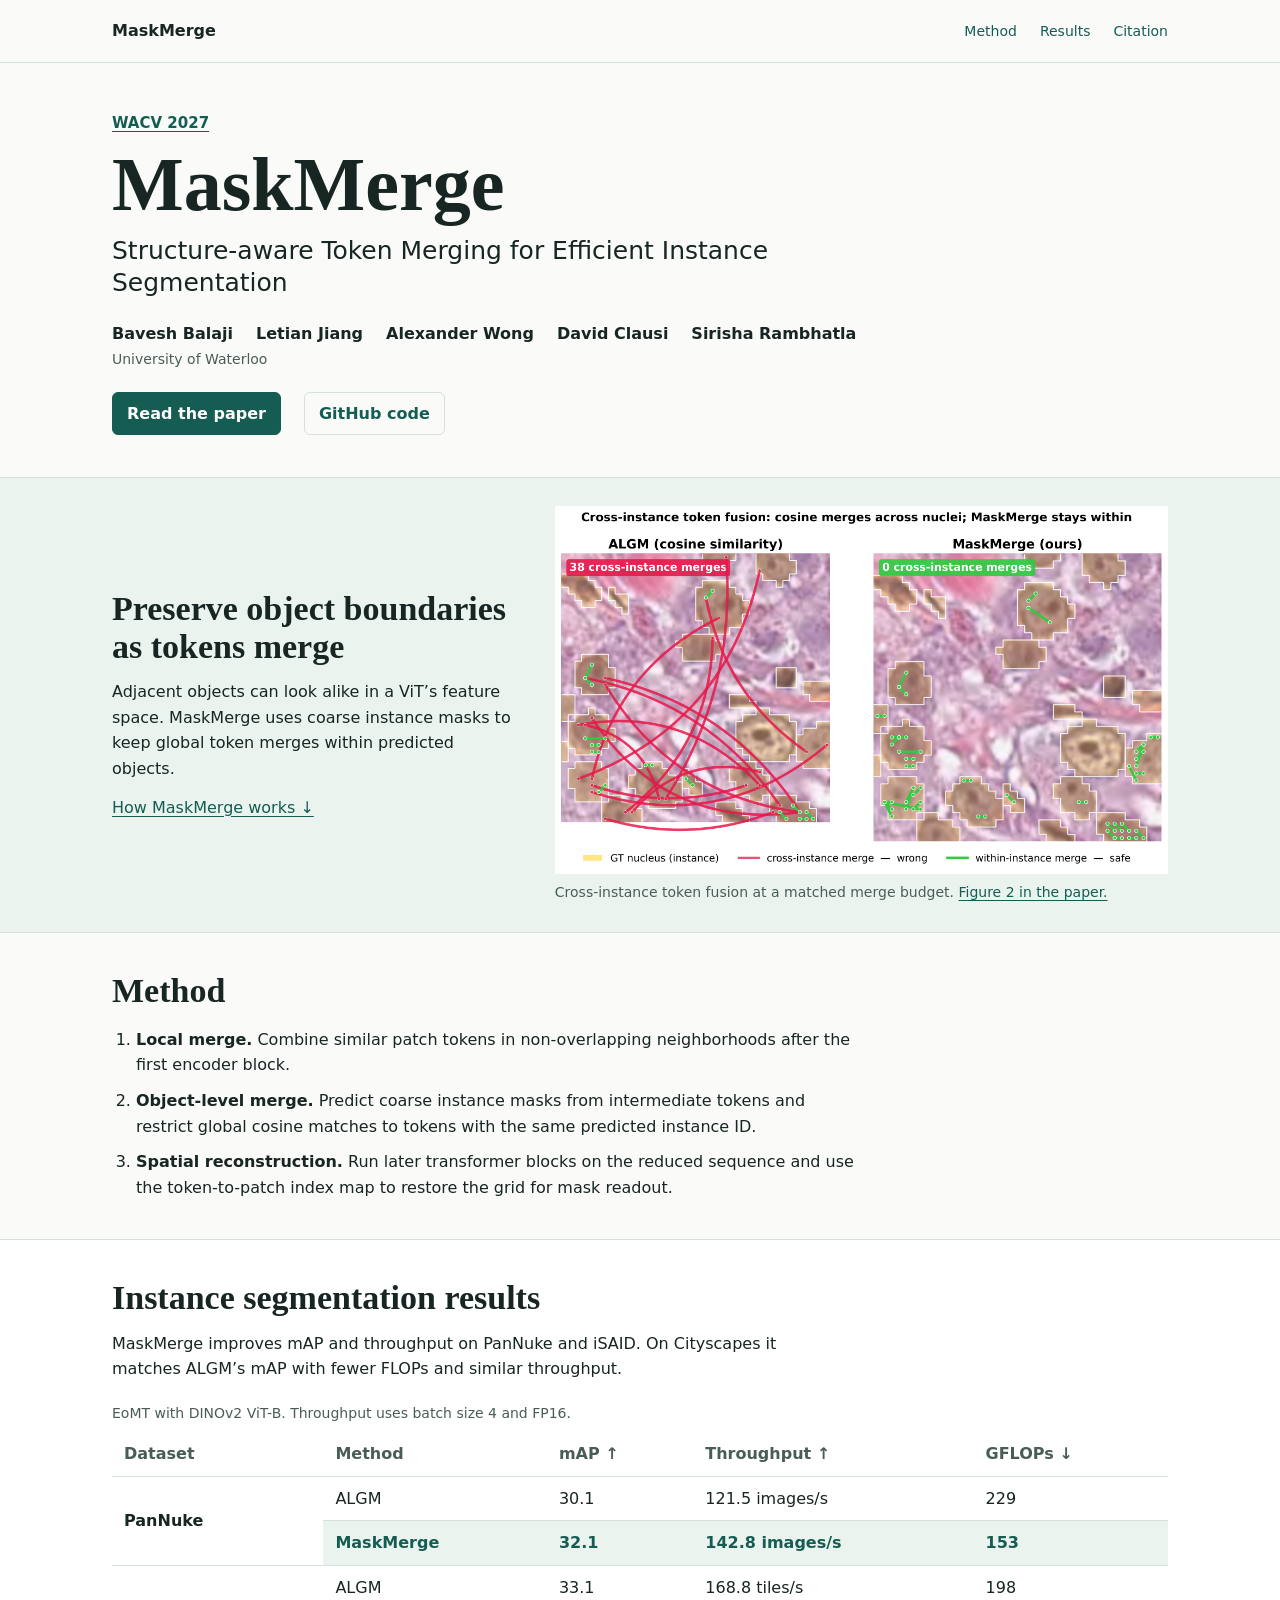
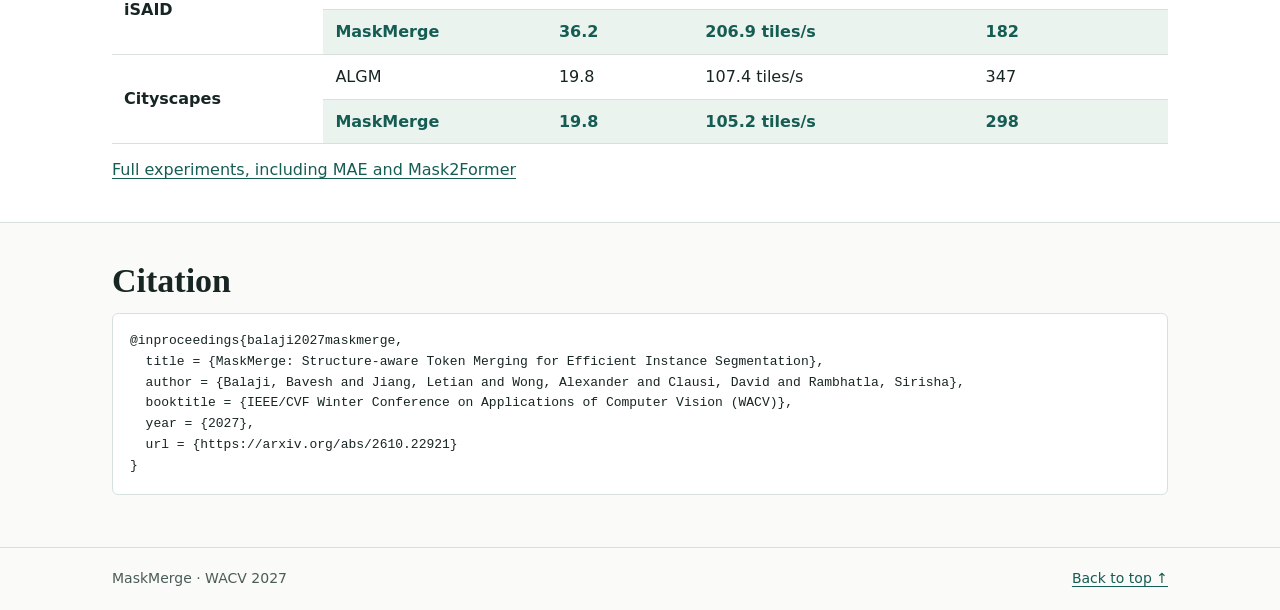
==== index.html @ d2e7af72 "Publish the MaskMerge project page" ====
<!doctype html>
<html lang="en">
<head>
  <meta charset="utf-8">
  <meta name="viewport" content="width=device-width, initial-scale=1">
  <meta name="description" content="MaskMerge uses intermediate instance masks to guide token merging for efficient instance segmentation. Accepted to WACV 2027.">
  <meta property="og:title" content="MaskMerge | WACV 2027">
  <meta property="og:description" content="Structure-aware token merging for efficient instance segmentation.">
  <meta name="theme-color" content="#fafbf8">
  <link rel="stylesheet" href="styles.css">
  <title>MaskMerge | WACV 2027</title>
</head>
<body>
  <header class="site-header">
    <nav class="wrap" aria-label="Main">
      <a class="wordmark" href="#top">MaskMerge</a>
      <div class="nav-links">
        <a href="#method">Method</a>
        <a href="#results">Results</a>
        <a href="#citation">Citation</a>
      </div>
    </nav>
  </header>
  <main id="top">
    <section class="hero wrap" aria-labelledby="title">
      <a class="venue" href="https://wacv.thecvf.com/Conferences/2027/AcceptedPapers">WACV 2027</a>
      <h1 id="title">MaskMerge</h1>
      <p class="subtitle">Structure-aware Token Merging for Efficient Instance Segmentation</p>
      <ul class="authors" aria-label="Authors">
        <li>Bavesh Balaji</li><li>Letian Jiang</li><li>Alexander Wong</li><li>David Clausi</li><li>Sirisha Rambhatla</li>
      </ul>
      <p class="affiliation">University of Waterloo</p>
      <div class="actions">
        <a class="primary" href="https://arxiv.org/abs/2610.22921">Read the paper</a>
        <a href="https://github.com/Bavesh-B/mask_based_token_merging">GitHub code</a>
      </div>
    </section>

    <section class="figure-band" aria-labelledby="figure-title">
      <div class="wrap figure-layout">
        <div>
          <h2 id="figure-title">Preserve object boundaries as tokens merge</h2>
          <p>Adjacent objects can look alike in a ViT’s feature space. MaskMerge uses coarse instance masks to keep global token merges within predicted objects.</p>
          <p><a href="#method">How MaskMerge works ↓</a></p>
        </div>
        <figure>
          <a href="assets/teaser_figure.png">
            <img src="assets/teaser_figure.png" width="1126" height="676" alt="Examples of cross-instance token fusion on PanNuke and iSAID, comparing ALGM with MaskMerge.">
          </a>
          <figcaption>Cross-instance token fusion at a matched merge budget. <a href="https://arxiv.org/html/2610.22921v1#S1.F2">Figure 2 in the paper.</a></figcaption>
        </figure>
      </div>
    </section>

    <section class="wrap content" id="method">
      <h2>Method</h2>
      <ol class="method">
        <li><strong>Local merge.</strong> Combine similar patch tokens in non-overlapping neighborhoods after the first encoder block.</li>
        <li><strong>Object-level merge.</strong> Predict coarse instance masks from intermediate tokens and restrict global cosine matches to tokens with the same predicted instance ID.</li>
        <li><strong>Spatial reconstruction.</strong> Run later transformer blocks on the reduced sequence and use the token-to-patch index map to restore the grid for mask readout.</li>
      </ol>
    </section>

    <section class="results-band" id="results">
      <div class="wrap content">
        <h2>Instance segmentation results</h2>
        <p>MaskMerge improves mAP and throughput on PanNuke and iSAID. On Cityscapes it matches ALGM’s mAP with fewer FLOPs and similar throughput.</p>
        <div class="table-scroll" tabindex="0" role="region" aria-label="Results table">
          <table>
            <caption>EoMT with DINOv2 ViT-B. Throughput uses batch size 4 and FP16.</caption>
            <thead><tr><th scope="col">Dataset</th><th scope="col">Method</th><th scope="col">mAP ↑</th><th scope="col">Throughput ↑</th><th scope="col">GFLOPs ↓</th></tr></thead>
            <tbody>
              <tr><th scope="rowgroup" rowspan="2">PanNuke</th><td>ALGM</td><td>30.1</td><td>121.5 images/s</td><td>229</td></tr>
              <tr class="ours"><td>MaskMerge</td><td>32.1</td><td>142.8 images/s</td><td>153</td></tr>
            </tbody>
            <tbody>
              <tr><th scope="rowgroup" rowspan="2">iSAID</th><td>ALGM</td><td>33.1</td><td>168.8 tiles/s</td><td>198</td></tr>
              <tr class="ours"><td>MaskMerge</td><td>36.2</td><td>206.9 tiles/s</td><td>182</td></tr>
            </tbody>
            <tbody>
              <tr><th scope="rowgroup" rowspan="2">Cityscapes</th><td>ALGM</td><td>19.8</td><td>107.4 tiles/s</td><td>347</td></tr>
              <tr class="ours"><td>MaskMerge</td><td>19.8</td><td>105.2 tiles/s</td><td>298</td></tr>
            </tbody>
          </table>
        </div>
        <p><a href="https://arxiv.org/html/2610.22921v1#S4">Full experiments, including MAE and Mask2Former</a></p>
      </div>
    </section>

    <section class="wrap content" id="citation">
      <h2>Citation</h2>
      <pre><code>@inproceedings{balaji2027maskmerge,
  title = {MaskMerge: Structure-aware Token Merging for Efficient Instance Segmentation},
  author = {Balaji, Bavesh and Jiang, Letian and Wong, Alexander and Clausi, David and Rambhatla, Sirisha},
  booktitle = {IEEE/CVF Winter Conference on Applications of Computer Vision (WACV)},
  year = {2027},
  url = {https://arxiv.org/abs/2610.22921}
}</code></pre>
    </section>
  </main>
  <footer><div class="wrap">MaskMerge · WACV 2027 <a href="#top">Back to top ↑</a></div></footer>
</body>
</html>
---- styles.css ----
:root {
  color-scheme: light;
  --background: #fafbf8;
  --text: #172523;
  --muted: #4a5c57;
  --accent: #155d53;
  --line: #d6e1db;
  --tint: #eaf3ee;
}

* { box-sizing: border-box; }
body { margin: 0; background: var(--background); color: var(--text); font: 16px/1.6 system-ui, sans-serif; }
h1, h2, p, figure { margin: 0; }
h1, h2 { font-family: Georgia, serif; font-weight: 600; line-height: 1.12; overflow-wrap: break-word; }
h2 { font-size: 34px; }
a { color: var(--accent); text-underline-offset: .2em; }
a:hover { text-decoration-thickness: 2px; }
:focus-visible { outline: 3px solid #a34824; outline-offset: 4px; }
.wrap { width: min(1056px, calc(100% - 48px)); margin-inline: auto; }
.site-header { border-bottom: 1px solid var(--line); }
nav, footer .wrap { display: flex; justify-content: space-between; align-items: center; gap: 16px; min-height: 62px; }
nav a { text-decoration: none; }
.wordmark { font-weight: 750; color: var(--text); }
.nav-links, .actions, .authors { display: flex; flex-wrap: wrap; gap: 10px 23px; }
.nav-links { font-size: 14px; }
.hero { padding-block: 47px 42px; }
.venue { display: inline-block; color: var(--accent); font-weight: 730; font-size: 15px; }
h1 { font-size: 76px; margin-block: 6px 8px; }
.subtitle { max-width: 660px; font-size: 25px; line-height: 1.28; }
.authors { list-style: none; padding: 0; margin: 22px 0 2px; font-weight: 650; }
.affiliation, figcaption, caption { color: var(--muted); font-size: 14px; }
.actions { margin-top: 21px; align-items: center; }
.actions a { border-radius: 6px; padding: 8px 14px; border: 1px solid var(--line); font-weight: 650; text-decoration: none; }
.actions .primary { border-color: var(--accent); background: var(--accent); color: #fff; }
.actions a:hover { text-decoration: underline; }
.figure-band { background: var(--tint); border-block: 1px solid var(--line); }
.figure-layout { display: grid; grid-template-columns: minmax(0, .9fr) minmax(0, 1.35fr); align-items: center; gap: 34px; padding-block: 28px; }
.figure-layout p, .content p { margin-top: 13px; max-width: 72ch; }
img { display: block; width: 100%; height: auto; background: #fff; }
figcaption { margin-top: 7px; }
.content { padding-block: 39px; }
.method { max-width: 74ch; margin: 17px 0 0; padding-left: 24px; }
.method li + li { margin-top: 10px; }
.results-band { border-block: 1px solid var(--line); background: #fff; }
.table-scroll { overflow-x: auto; margin-top: 12px; }
table { width: 100%; border-collapse: collapse; text-align: left; font-variant-numeric: tabular-nums; }
caption { text-align: left; padding-block: 8px; }
th, td { padding: 9px 12px; white-space: nowrap; border-bottom: 1px solid var(--line); }
thead { color: var(--muted); }
.ours { color: var(--accent); background: var(--tint); font-weight: 650; }
pre { overflow-x: auto; padding: 17px; border: 1px solid var(--line); border-radius: 6px; background: #fff; font-size: 13px; }
footer { border-top: 1px solid var(--line); color: var(--muted); font-size: 14px; }

@media (max-width: 680px) {
  .wrap { width: calc(100% - 32px); }
  .nav-links { gap: 8px 12px; }
  .hero { padding-block: 31px; }
  h1 { font-size: 47px; }
  h2 { font-size: 26px; }
  .subtitle { font-size: 21px; }
  .authors { gap: 3px 16px; margin-top: 16px; font-size: 14px; }
  .figure-layout { grid-template-columns: 1fr; gap: 16px; }
  .figure-layout div p:last-child { display: none; }
}
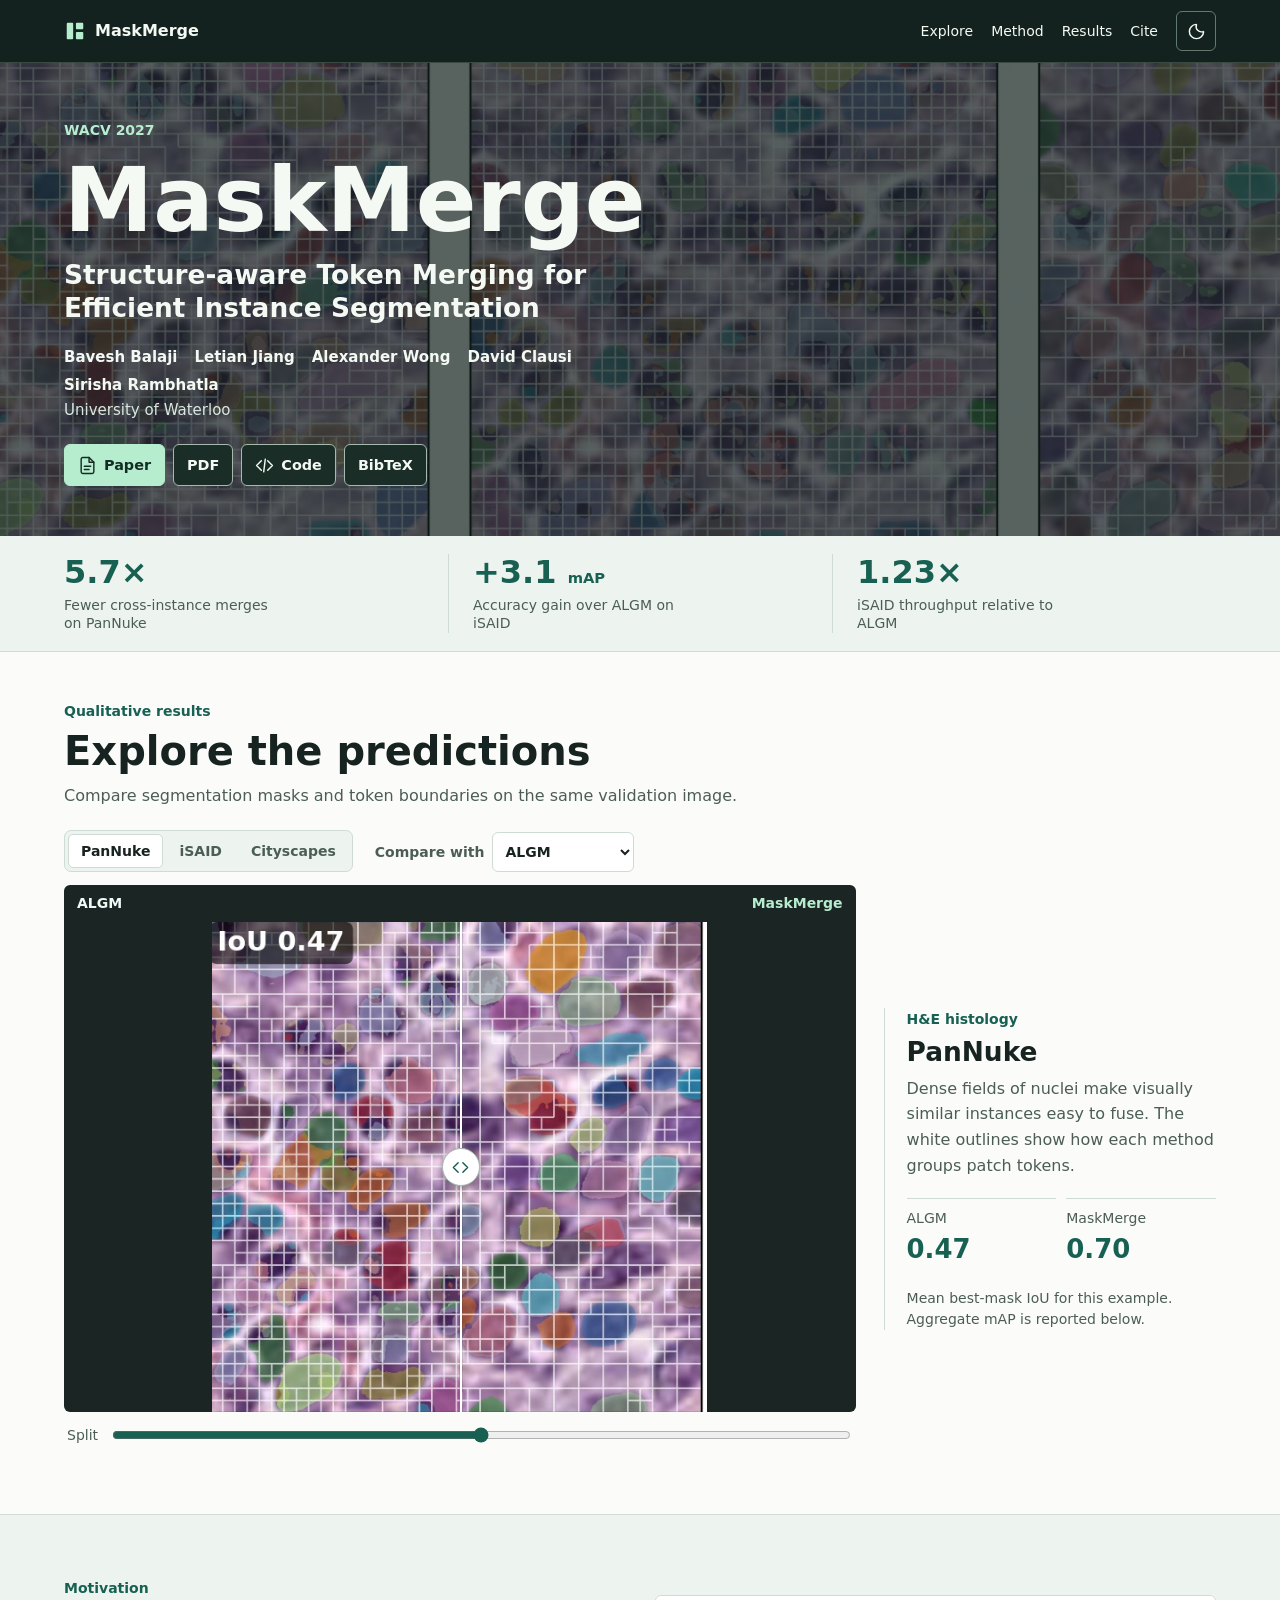
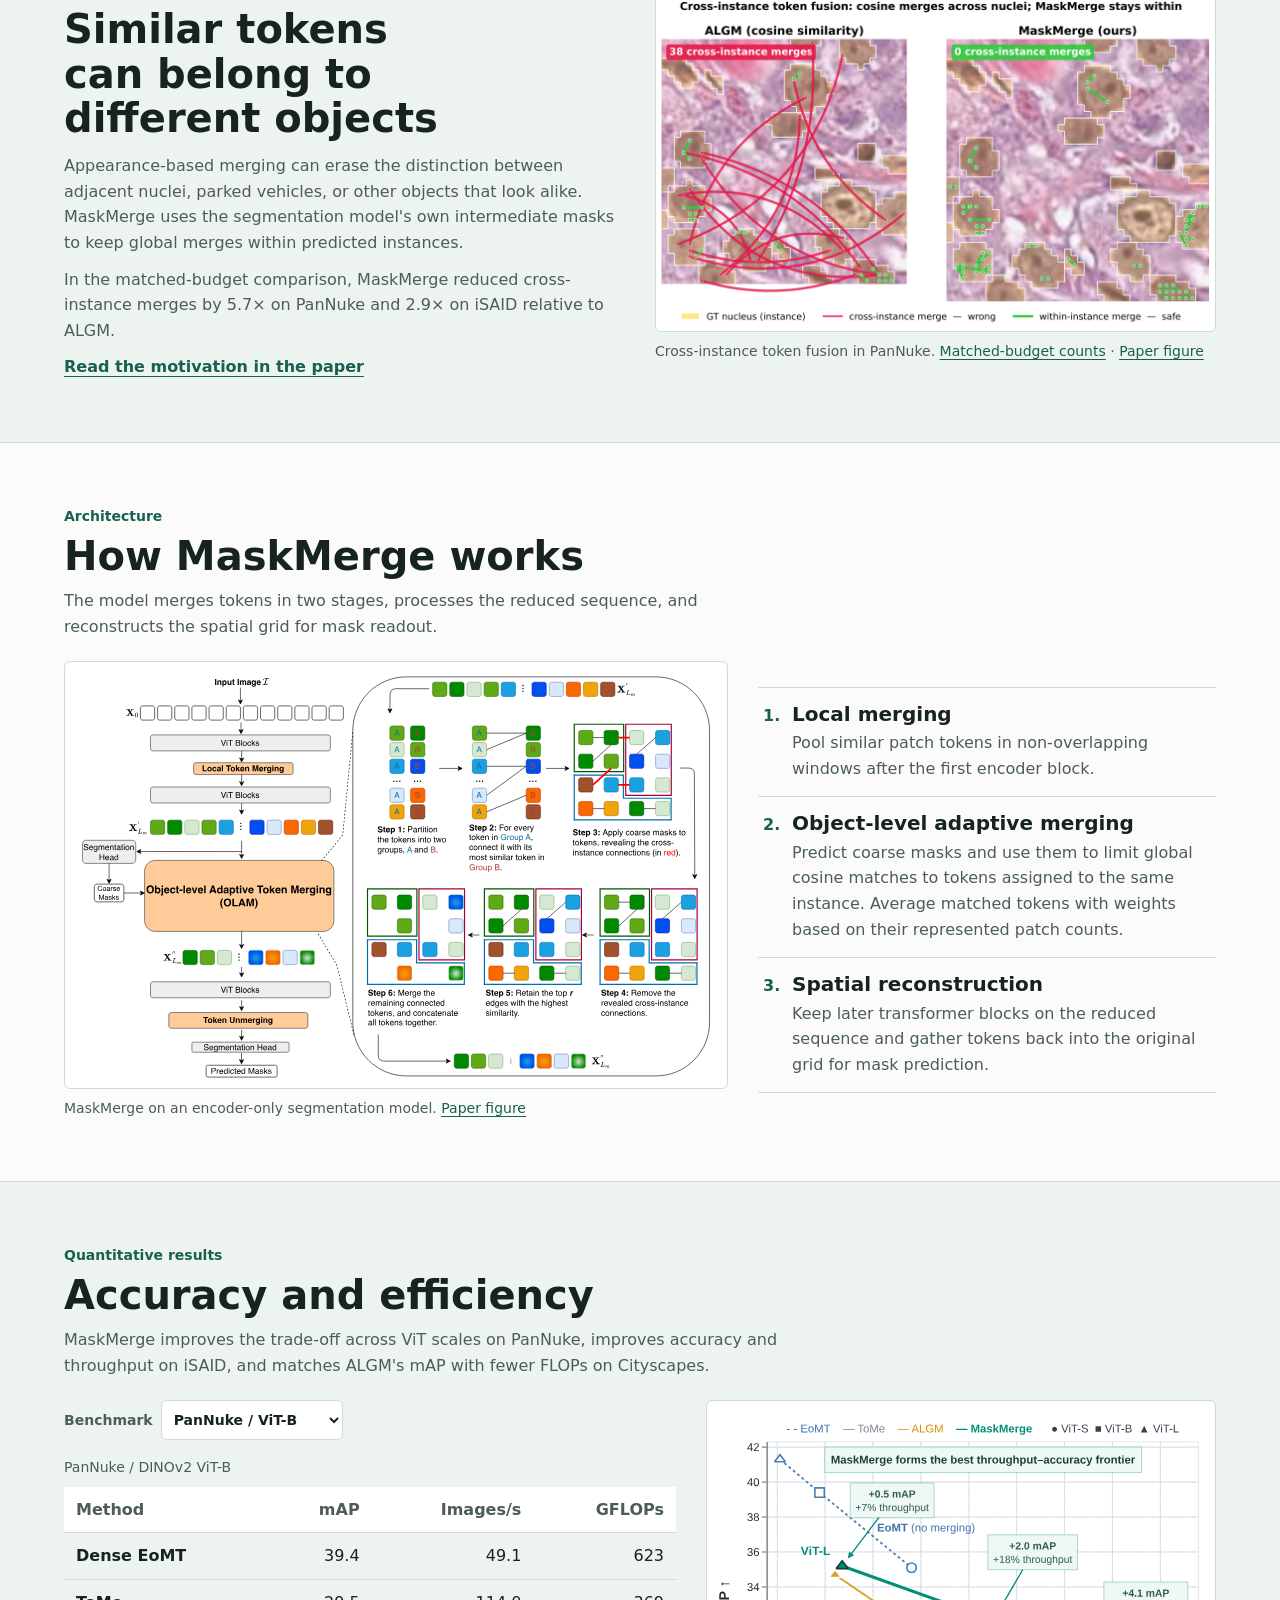
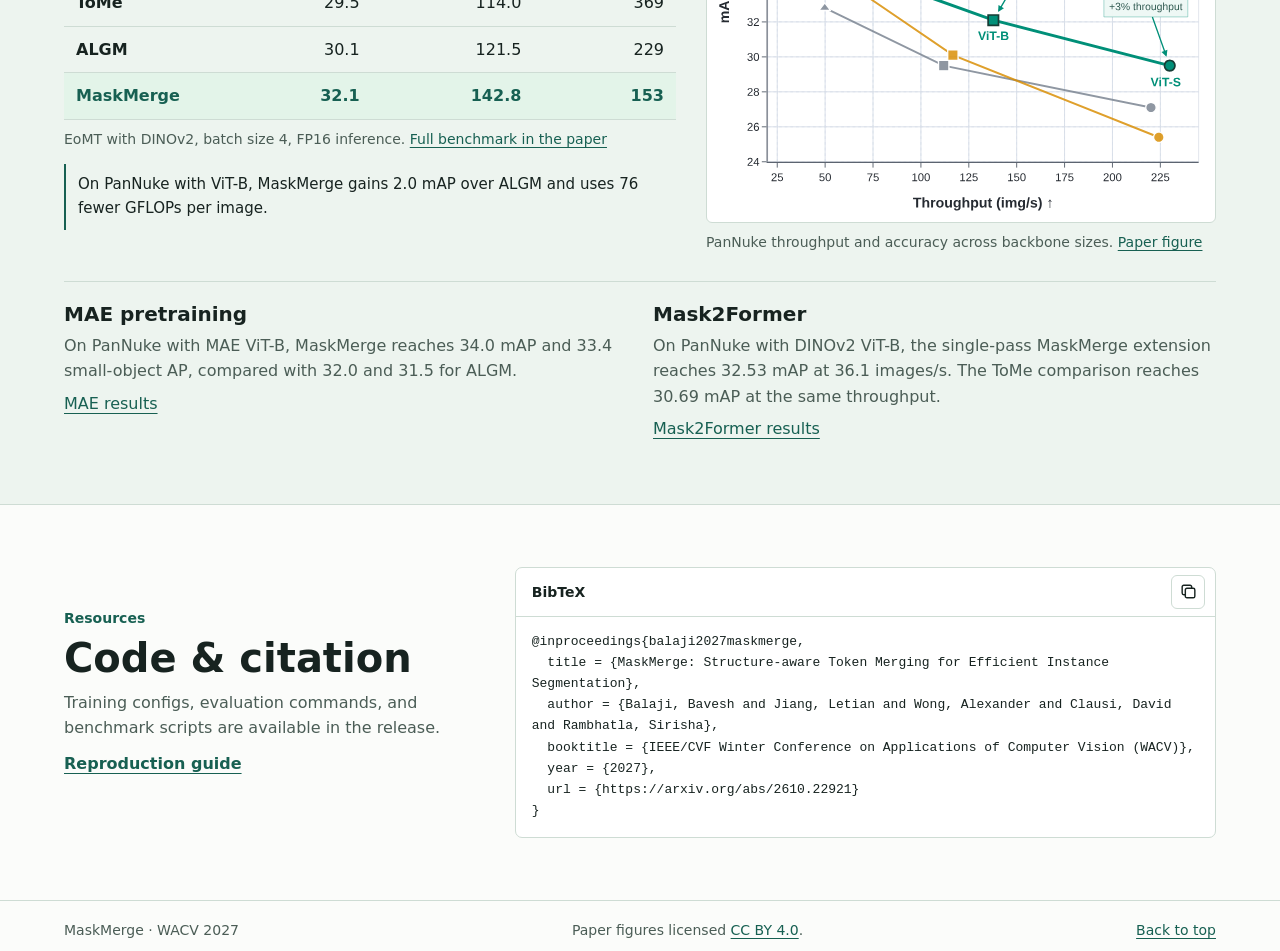
==== commit 9a86787a: "Deploy the interactive MaskMerge project page" ====
--- a/index.html
+++ b/index.html
@@ -6,98 +6,240 @@
   <meta name="description" content="MaskMerge uses intermediate instance masks to guide token merging for efficient instance segmentation. Accepted to WACV 2027.">
   <meta property="og:title" content="MaskMerge | WACV 2027">
   <meta property="og:description" content="Structure-aware token merging for efficient instance segmentation.">
-  <meta name="theme-color" content="#fafbf8">
+  <meta property="og:type" content="website">
+  <meta property="og:url" content="https://bavesh-b.github.io/mask_based_token_merging/">
+  <meta property="og:image" content="https://bavesh-b.github.io/mask_based_token_merging/assets/social-preview.png">
+  <meta property="og:image:width" content="1280">
+  <meta property="og:image:height" content="640">
+  <meta property="og:image:alt" content="MaskMerge at WACV 2027, with a diagram of merging patch tokens within objects.">
+  <meta name="twitter:card" content="summary_large_image">
+  <meta name="citation_title" content="MaskMerge: Structure-aware Token Merging for Efficient Instance Segmentation">
+  <meta name="citation_author" content="Balaji, Bavesh">
+  <meta name="citation_author" content="Jiang, Letian">
+  <meta name="citation_author" content="Wong, Alexander">
+  <meta name="citation_author" content="Clausi, David">
+  <meta name="citation_author" content="Rambhatla, Sirisha">
+  <meta name="citation_publication_date" content="2027">
+  <meta name="citation_pdf_url" content="https://arxiv.org/pdf/2610.22921">
+  <meta name="theme-color" content="#14221f">
+  <link rel="canonical" href="https://bavesh-b.github.io/mask_based_token_merging/">
   <link rel="stylesheet" href="styles.css">
+  <script defer src="project.js"></script>
   <title>MaskMerge | WACV 2027</title>
 </head>
 <body>
   <header class="site-header">
-    <nav class="wrap" aria-label="Main">
-      <a class="wordmark" href="#top">MaskMerge</a>
+    <nav class="wrap navigation" aria-label="Main navigation">
+      <a class="wordmark" href="#top">
+        <svg viewBox="0 0 24 24" aria-hidden="true"><rect x="3" y="3" width="7" height="18" rx="1"/><rect x="13" y="3" width="8" height="7" rx="1"/><rect x="13" y="13" width="8" height="8" rx="1"/></svg>
+        MaskMerge
+      </a>
       <div class="nav-links">
+        <a href="#explore">Explore</a>
         <a href="#method">Method</a>
         <a href="#results">Results</a>
-        <a href="#citation">Citation</a>
+        <a href="#citation">Cite</a>
+        <button id="theme-toggle" class="icon-button theme-toggle" type="button" title="Dark mode" aria-label="Dark mode" aria-pressed="false" hidden>
+          <svg class="moon-icon" viewBox="0 0 24 24" aria-hidden="true"><path d="M20.985 12.486a9 9 0 1 1-9.473-9.472c.405-.022.617.46.402.803a6.5 6.5 0 0 0 8.268 8.268c.344-.215.825-.004.803.401"/></svg>
+          <svg class="sun-icon" viewBox="0 0 24 24" aria-hidden="true"><circle cx="12" cy="12" r="4"/><path d="M12 2v2m0 16v2M4.93 4.93l1.42 1.42m11.3 11.3 1.42 1.42M2 12h2m16 0h2M4.93 19.07l1.42-1.42m11.3-11.3 1.42-1.42"/></svg>
+        </button>
       </div>
     </nav>
   </header>
+
   <main id="top">
-    <section class="hero wrap" aria-labelledby="title">
-      <a class="venue" href="https://wacv.thecvf.com/Conferences/2027/AcceptedPapers">WACV 2027</a>
-      <h1 id="title">MaskMerge</h1>
-      <p class="subtitle">Structure-aware Token Merging for Efficient Instance Segmentation</p>
-      <ul class="authors" aria-label="Authors">
-        <li>Bavesh Balaji</li><li>Letian Jiang</li><li>Alexander Wong</li><li>David Clausi</li><li>Sirisha Rambhatla</li>
-      </ul>
-      <p class="affiliation">University of Waterloo</p>
-      <div class="actions">
-        <a class="primary" href="https://arxiv.org/abs/2610.22921">Read the paper</a>
-        <a href="https://github.com/Bavesh-B/mask_based_token_merging">GitHub code</a>
-      </div>
-    </section>
-
-    <section class="figure-band" aria-labelledby="figure-title">
-      <div class="wrap figure-layout">
+    <section class="hero" aria-labelledby="title">
+      <img class="hero-image" src="assets/pannuke-hero.webp" width="2342" height="497" alt="" fetchpriority="high">
+      <div class="wrap hero-content">
+        <a class="venue" href="https://wacv.thecvf.com/Conferences/2027/AcceptedPapers">WACV 2027</a>
+        <h1 id="title">MaskMerge</h1>
+        <p class="subtitle">Structure-aware Token Merging for Efficient Instance Segmentation</p>
+        <ul class="authors" aria-label="Authors">
+          <li>Bavesh Balaji</li><li>Letian Jiang</li><li>Alexander Wong</li><li>David Clausi</li><li>Sirisha Rambhatla</li>
+        </ul>
+        <p class="affiliation">University of Waterloo</p>
+        <div class="actions">
+          <a class="button primary" href="https://arxiv.org/abs/2610.22921">
+            <svg viewBox="0 0 24 24" aria-hidden="true"><path d="M6 22h12a2 2 0 0 0 2-2V8l-6-6H6a2 2 0 0 0-2 2v16a2 2 0 0 0 2 2Z"/><path d="M14 2v6h6M8 13h8m-8 4h6"/></svg>
+            Paper
+          </a>
+          <a class="button" href="https://arxiv.org/pdf/2610.22921">PDF</a>
+          <a class="button" href="https://github.com/Bavesh-B/mask_based_token_merging">
+            <svg viewBox="0 0 24 24" aria-hidden="true"><path d="m8 6-6 6 6 6m8-12 6 6-6 6m-3-14-2 16"/></svg>
+            Code
+          </a>
+          <a class="button" href="#citation">BibTeX</a>
+        </div>
+      </div>
+    </section>
+
+    <div class="summary-band">
+      <dl class="wrap summary">
+        <div><dt>5.7&times;</dt><dd>Fewer cross-instance merges on PanNuke</dd></div>
+        <div><dt>+3.1 <small>mAP</small></dt><dd>Accuracy gain over ALGM on iSAID</dd></div>
+        <div><dt>1.23&times;</dt><dd>iSAID throughput relative to ALGM</dd></div>
+      </dl>
+    </div>
+
+    <section class="wrap section" id="explore" aria-labelledby="explore-title">
+      <div class="section-heading">
+        <p class="eyebrow">Qualitative results</p>
+        <h2 id="explore-title">Explore the predictions</h2>
+        <p class="lede">Compare segmentation masks and token boundaries on the same validation image.</p>
+      </div>
+      <div class="explore-controls" data-js hidden>
+        <div class="segments" id="dataset-controls" role="group" aria-label="Dataset">
+          <button type="button" data-dataset="pannuke" aria-pressed="true">PanNuke</button>
+          <button type="button" data-dataset="isaid" aria-pressed="false">iSAID</button>
+          <button type="button" data-dataset="cityscapes" aria-pressed="false">Cityscapes</button>
+        </div>
+        <label class="select-label" for="compare-method">Compare with
+          <select id="compare-method">
+            <option value="algm">ALGM</option>
+            <option value="tome">ToMe</option>
+            <option value="input">Ground truth</option>
+          </select>
+        </label>
+      </div>
+      <div class="explorer">
+        <figure class="compare-figure">
+          <div class="compare-labels">
+            <span id="compare-left-label">ALGM</span>
+            <span>MaskMerge</span>
+          </div>
+          <div class="comparison-window">
+            <div class="comparison" id="comparison">
+              <img id="comparison-maskmerge" src="assets/pannuke-maskmerge.webp" width="556" height="550" alt="MaskMerge masks and token boundaries on a PanNuke image">
+              <img id="comparison-baseline" src="assets/pannuke-algm.webp" width="556" height="550" alt="ALGM masks and token boundaries on the same PanNuke image">
+              <div class="comparison-divider" aria-hidden="true">
+                <span><svg viewBox="0 0 24 24"><path d="m9 6-6 6 6 6m6-12 6 6-6 6"/></svg></span>
+              </div>
+            </div>
+          </div>
+          <label class="compare-range" data-js hidden>
+            <span>Split</span><input id="compare-slider" type="range" min="0" max="100" value="50" aria-label="Comparison split">
+          </label>
+        </figure>
+        <aside class="scene-summary" aria-labelledby="scene-title">
+          <p class="eyebrow" id="scene-domain">H&amp;E histology</p>
+          <h3 id="scene-title">PanNuke</h3>
+          <p id="scene-description">Dense fields of nuclei make visually similar instances easy to fuse. The white outlines show how each method groups patch tokens.</p>
+          <dl class="scene-metrics" aria-label="Mean best-mask IoU for the displayed example">
+            <div><dt id="scene-baseline-name">ALGM</dt><dd id="scene-baseline-iou">0.47</dd></div>
+            <div><dt>MaskMerge</dt><dd id="scene-maskmerge-iou">0.70</dd></div>
+          </dl>
+          <p class="figure-note" id="scene-score-note">Mean best-mask IoU for this example. Aggregate mAP is reported below.</p>
+        </aside>
+      </div>
+    </section>
+
+    <section class="section band" id="abstract" aria-labelledby="abstract-title">
+      <div class="wrap abstract-layout">
         <div>
-          <h2 id="figure-title">Preserve object boundaries as tokens merge</h2>
-          <p>Adjacent objects can look alike in a ViT’s feature space. MaskMerge uses coarse instance masks to keep global token merges within predicted objects.</p>
-          <p><a href="#method">How MaskMerge works ↓</a></p>
-        </div>
-        <figure>
-          <a href="assets/teaser_figure.png">
-            <img src="assets/teaser_figure.png" width="1126" height="676" alt="Examples of cross-instance token fusion on PanNuke and iSAID, comparing ALGM with MaskMerge.">
-          </a>
-          <figcaption>Cross-instance token fusion at a matched merge budget. <a href="https://arxiv.org/html/2610.22921v1#S1.F2">Figure 2 in the paper.</a></figcaption>
+          <p class="eyebrow">Motivation</p>
+          <h2 id="abstract-title">Similar tokens can belong to different objects</h2>
+          <p>Appearance-based merging can erase the distinction between adjacent nuclei, parked vehicles, or other objects that look alike. MaskMerge uses the segmentation model's own intermediate masks to keep global merges within predicted instances.</p>
+          <p>In the matched-budget comparison, MaskMerge reduced cross-instance merges by 5.7&times; on PanNuke and 2.9&times; on iSAID relative to ALGM.</p>
+          <a class="inline-link" href="https://arxiv.org/html/2610.22921v1#S1">Read the motivation in the paper</a>
+        </div>
+        <figure class="paper-figure">
+          <a href="assets/teaser_figure.png"><img src="assets/teaser_figure.png" width="1126" height="676" alt="ALGM pairs connect distinct nuclei, while MaskMerge pairs follow individual instances." loading="lazy"></a>
+          <figcaption>Cross-instance token fusion in PanNuke. <a href="assets/cross-instance-rates.svg">Matched-budget counts</a> &middot; <a href="https://arxiv.org/html/2610.22921v1#S1.F2">Paper figure</a></figcaption>
         </figure>
       </div>
     </section>
 
-    <section class="wrap content" id="method">
-      <h2>Method</h2>
-      <ol class="method">
-        <li><strong>Local merge.</strong> Combine similar patch tokens in non-overlapping neighborhoods after the first encoder block.</li>
-        <li><strong>Object-level merge.</strong> Predict coarse instance masks from intermediate tokens and restrict global cosine matches to tokens with the same predicted instance ID.</li>
-        <li><strong>Spatial reconstruction.</strong> Run later transformer blocks on the reduced sequence and use the token-to-patch index map to restore the grid for mask readout.</li>
-      </ol>
-    </section>
-
-    <section class="results-band" id="results">
-      <div class="wrap content">
-        <h2>Instance segmentation results</h2>
-        <p>MaskMerge improves mAP and throughput on PanNuke and iSAID. On Cityscapes it matches ALGM’s mAP with fewer FLOPs and similar throughput.</p>
-        <div class="table-scroll" tabindex="0" role="region" aria-label="Results table">
-          <table>
-            <caption>EoMT with DINOv2 ViT-B. Throughput uses batch size 4 and FP16.</caption>
-            <thead><tr><th scope="col">Dataset</th><th scope="col">Method</th><th scope="col">mAP ↑</th><th scope="col">Throughput ↑</th><th scope="col">GFLOPs ↓</th></tr></thead>
-            <tbody>
-              <tr><th scope="rowgroup" rowspan="2">PanNuke</th><td>ALGM</td><td>30.1</td><td>121.5 images/s</td><td>229</td></tr>
-              <tr class="ours"><td>MaskMerge</td><td>32.1</td><td>142.8 images/s</td><td>153</td></tr>
-            </tbody>
-            <tbody>
-              <tr><th scope="rowgroup" rowspan="2">iSAID</th><td>ALGM</td><td>33.1</td><td>168.8 tiles/s</td><td>198</td></tr>
-              <tr class="ours"><td>MaskMerge</td><td>36.2</td><td>206.9 tiles/s</td><td>182</td></tr>
-            </tbody>
-            <tbody>
-              <tr><th scope="rowgroup" rowspan="2">Cityscapes</th><td>ALGM</td><td>19.8</td><td>107.4 tiles/s</td><td>347</td></tr>
-              <tr class="ours"><td>MaskMerge</td><td>19.8</td><td>105.2 tiles/s</td><td>298</td></tr>
-            </tbody>
-          </table>
-        </div>
-        <p><a href="https://arxiv.org/html/2610.22921v1#S4">Full experiments, including MAE and Mask2Former</a></p>
-      </div>
-    </section>
-
-    <section class="wrap content" id="citation">
-      <h2>Citation</h2>
-      <pre><code>@inproceedings{balaji2027maskmerge,
+    <section class="wrap section" id="method" aria-labelledby="method-title">
+      <div class="section-heading">
+        <p class="eyebrow">Architecture</p>
+        <h2 id="method-title">How MaskMerge works</h2>
+        <p class="lede">The model merges tokens in two stages, processes the reduced sequence, and reconstructs the spatial grid for mask readout.</p>
+      </div>
+      <div class="method-layout">
+        <figure class="paper-figure architecture">
+          <a href="assets/architecture.svg"><img src="assets/architecture.svg" width="617" height="397" alt="MaskMerge architecture showing local token merging, coarse mask prediction, object-level adaptive merging, and spatial reconstruction." loading="lazy"></a>
+          <figcaption>MaskMerge on an encoder-only segmentation model. <a href="https://arxiv.org/html/2610.22921v1#S3.F3">Paper figure</a></figcaption>
+        </figure>
+        <ol class="method-steps">
+          <li><h3>Local merging</h3><p>Pool similar patch tokens in non-overlapping windows after the first encoder block.</p></li>
+          <li><h3>Object-level adaptive merging</h3><p>Predict coarse masks and use them to limit global cosine matches to tokens assigned to the same instance. Average matched tokens with weights based on their represented patch counts.</p></li>
+          <li><h3>Spatial reconstruction</h3><p>Keep later transformer blocks on the reduced sequence and gather tokens back into the original grid for mask prediction.</p></li>
+        </ol>
+      </div>
+    </section>
+
+    <section class="section band" id="results" aria-labelledby="results-title">
+      <div class="wrap">
+        <div class="section-heading">
+          <p class="eyebrow">Quantitative results</p>
+          <h2 id="results-title">Accuracy and efficiency</h2>
+          <p class="lede">MaskMerge improves the trade-off across ViT scales on PanNuke, improves accuracy and throughput on iSAID, and matches ALGM's mAP with fewer FLOPs on Cityscapes.</p>
+        </div>
+        <div class="results-layout">
+          <div>
+            <label class="select-label benchmark-select" data-js hidden>Benchmark
+              <select id="benchmark-select">
+                <optgroup label="PanNuke">
+                  <option value="pannuke-s">PanNuke / ViT-S</option>
+                  <option value="pannuke-b" selected>PanNuke / ViT-B</option>
+                  <option value="pannuke-l">PanNuke / ViT-L</option>
+                </optgroup>
+                <option value="isaid-b">iSAID / ViT-B</option>
+                <option value="cityscapes-b">Cityscapes / ViT-B</option>
+              </select>
+            </label>
+            <div class="table-scroll" tabindex="0" role="region" aria-label="Benchmark results">
+              <table>
+                <caption id="benchmark-caption">PanNuke / DINOv2 ViT-B</caption>
+                <thead><tr><th scope="col">Method</th><th scope="col">mAP</th><th id="benchmark-speed" scope="col">Images/s</th><th scope="col">GFLOPs</th></tr></thead>
+                <tbody id="benchmark-rows">
+                  <tr><th scope="row">Dense EoMT</th><td>39.4</td><td>49.1</td><td>623</td></tr>
+                  <tr><th scope="row">ToMe</th><td>29.5</td><td>114.0</td><td>369</td></tr>
+                  <tr><th scope="row">ALGM</th><td>30.1</td><td>121.5</td><td>229</td></tr>
+                  <tr class="ours"><th scope="row">MaskMerge</th><td>32.1</td><td>142.8</td><td>153</td></tr>
+                </tbody>
+              </table>
+            </div>
+            <p class="figure-note">EoMT with DINOv2, batch size 4, FP16 inference. <a href="https://arxiv.org/html/2610.22921v1#S4.T1">Full benchmark in the paper</a></p>
+            <p id="benchmark-summary" class="benchmark-summary" aria-live="polite">On PanNuke with ViT-B, MaskMerge gains 2.0 mAP over ALGM and uses 76 fewer GFLOPs per image.</p>
+          </div>
+          <figure class="paper-figure pareto">
+            <a href="assets/pannuke-pareto.svg"><img src="assets/pannuke-pareto.svg" width="685" height="568" alt="PanNuke mAP versus throughput for EoMT, ToMe, ALGM, and MaskMerge across DINOv2 ViT-S, ViT-B, and ViT-L." loading="lazy"></a>
+            <figcaption>PanNuke throughput and accuracy across backbone sizes. <a href="https://arxiv.org/html/2610.22921v1#S1.F1">Paper figure</a></figcaption>
+          </figure>
+        </div>
+        <div class="transfer">
+          <div><h3>MAE pretraining</h3><p>On PanNuke with MAE ViT-B, MaskMerge reaches 34.0 mAP and 33.4 small-object AP, compared with 32.0 and 31.5 for ALGM.</p><a href="https://arxiv.org/html/2610.22921v1#S4.T2">MAE results</a></div>
+          <div><h3>Mask2Former</h3><p>On PanNuke with DINOv2 ViT-B, the single-pass MaskMerge extension reaches 32.53 mAP at 36.1 images/s. The ToMe comparison reaches 30.69 mAP at the same throughput.</p><a href="https://arxiv.org/html/2610.22921v1#S4.T3">Mask2Former results</a></div>
+        </div>
+      </div>
+    </section>
+
+    <section class="wrap section citation-layout" id="citation" aria-labelledby="citation-title">
+      <div class="section-heading">
+        <p class="eyebrow">Resources</p>
+        <h2 id="citation-title">Code &amp; citation</h2>
+        <p class="lede">Training configs, evaluation commands, and benchmark scripts are available in the release.</p>
+        <a class="inline-link" href="https://github.com/Bavesh-B/mask_based_token_merging#train">Reproduction guide</a>
+      </div>
+      <div class="citation-code">
+        <div class="citation-toolbar">
+          <span>BibTeX</span>
+          <button type="button" id="copy-citation" class="icon-button" title="Copy BibTeX" aria-label="Copy BibTeX" hidden>
+            <svg viewBox="0 0 24 24" aria-hidden="true"><rect x="8" y="8" width="12" height="12" rx="2"/><path d="M16 8V6a2 2 0 0 0-2-2H6a2 2 0 0 0-2 2v8a2 2 0 0 0 2 2h2"/></svg>
+          </button>
+        </div>
+        <pre><code id="bibtex">@inproceedings{balaji2027maskmerge,
   title = {MaskMerge: Structure-aware Token Merging for Efficient Instance Segmentation},
   author = {Balaji, Bavesh and Jiang, Letian and Wong, Alexander and Clausi, David and Rambhatla, Sirisha},
   booktitle = {IEEE/CVF Winter Conference on Applications of Computer Vision (WACV)},
   year = {2027},
   url = {https://arxiv.org/abs/2610.22921}
 }</code></pre>
+        <p id="copy-status" class="sr-only" role="status"></p>
+      </div>
     </section>
   </main>
-  <footer><div class="wrap">MaskMerge · WACV 2027 <a href="#top">Back to top ↑</a></div></footer>
+  <footer><div class="wrap"><span>MaskMerge &middot; WACV 2027</span><span>Paper figures licensed <a href="https://creativecommons.org/licenses/by/4.0/">CC BY 4.0</a>.</span><a href="#top">Back to top</a></div></footer>
 </body>
 </html>
--- a/styles.css
+++ b/styles.css
@@ -1,64 +1,394 @@
 :root {
   color-scheme: light;
-  --background: #fafbf8;
-  --text: #172523;
-  --muted: #4a5c57;
-  --accent: #155d53;
-  --line: #d6e1db;
-  --tint: #eaf3ee;
+  --page: #fbfcfa;
+  --band: #edf4ef;
+  --ink: #172320;
+  --muted: #4b5d56;
+  --accent: #176052;
+  --line: #cedcd4;
+  --surface: #fff;
+  --highlight: #e3f4e9;
+  --hero: #14221f;
+  --hero-text: #f4faf3;
+  --hero-muted: #d9e7e0;
+  --signal: #b6edcf;
+  --frame: #1b2523;
+  --gallery-size: 490px;
+}
+
+:root[data-theme="dark"] {
+  color-scheme: dark;
+  --page: #111a18;
+  --band: #1a2521;
+  --ink: #eef6f0;
+  --muted: #b4c7be;
+  --accent: #9ee2c0;
+  --line: #354840;
+  --surface: #1d2824;
+  --highlight: #253d31;
+  --frame: #0b1210;
 }
 
 * { box-sizing: border-box; }
-body { margin: 0; background: var(--background); color: var(--text); font: 16px/1.6 system-ui, sans-serif; }
-h1, h2, p, figure { margin: 0; }
-h1, h2 { font-family: Georgia, serif; font-weight: 600; line-height: 1.12; overflow-wrap: break-word; }
-h2 { font-size: 34px; }
-a { color: var(--accent); text-underline-offset: .2em; }
+[hidden] { display: none !important; }
+html { scroll-behavior: smooth; }
+body {
+  margin: 0;
+  background: var(--page);
+  color: var(--ink);
+  font: 1rem/1.6 system-ui, -apple-system, BlinkMacSystemFont, "Segoe UI", sans-serif;
+}
+h1, h2, h3, p, figure, dl, dd { margin: 0; }
+h1, h2, h3 { line-height: 1.12; text-wrap: balance; overflow-wrap: break-word; }
+h2 { font-size: 2.5rem; font-weight: 760; }
+h3 { font-size: 1.25rem; font-weight: 720; }
+a { color: var(--accent); text-underline-offset: .22em; }
 a:hover { text-decoration-thickness: 2px; }
-:focus-visible { outline: 3px solid #a34824; outline-offset: 4px; }
-.wrap { width: min(1056px, calc(100% - 48px)); margin-inline: auto; }
-.site-header { border-bottom: 1px solid var(--line); }
-nav, footer .wrap { display: flex; justify-content: space-between; align-items: center; gap: 16px; min-height: 62px; }
-nav a { text-decoration: none; }
-.wordmark { font-weight: 750; color: var(--text); }
-.nav-links, .actions, .authors { display: flex; flex-wrap: wrap; gap: 10px 23px; }
-.nav-links { font-size: 14px; }
-.hero { padding-block: 47px 42px; }
-.venue { display: inline-block; color: var(--accent); font-weight: 730; font-size: 15px; }
-h1 { font-size: 76px; margin-block: 6px 8px; }
-.subtitle { max-width: 660px; font-size: 25px; line-height: 1.28; }
-.authors { list-style: none; padding: 0; margin: 22px 0 2px; font-weight: 650; }
-.affiliation, figcaption, caption { color: var(--muted); font-size: 14px; }
-.actions { margin-top: 21px; align-items: center; }
-.actions a { border-radius: 6px; padding: 8px 14px; border: 1px solid var(--line); font-weight: 650; text-decoration: none; }
-.actions .primary { border-color: var(--accent); background: var(--accent); color: #fff; }
-.actions a:hover { text-decoration: underline; }
-.figure-band { background: var(--tint); border-block: 1px solid var(--line); }
-.figure-layout { display: grid; grid-template-columns: minmax(0, .9fr) minmax(0, 1.35fr); align-items: center; gap: 34px; padding-block: 28px; }
-.figure-layout p, .content p { margin-top: 13px; max-width: 72ch; }
-img { display: block; width: 100%; height: auto; background: #fff; }
-figcaption { margin-top: 7px; }
-.content { padding-block: 39px; }
-.method { max-width: 74ch; margin: 17px 0 0; padding-left: 24px; }
-.method li + li { margin-top: 10px; }
-.results-band { border-block: 1px solid var(--line); background: #fff; }
-.table-scroll { overflow-x: auto; margin-top: 12px; }
+img { display: block; max-width: 100%; height: auto; }
+svg { flex: none; }
+button, select, input { font: inherit; }
+button, select { cursor: pointer; }
+button, input { accent-color: var(--accent); }
+:focus-visible { outline: 3px solid #d38a50; outline-offset: 4px; }
+.wrap { width: min(1152px, calc(100% - 64px)); margin-inline: auto; }
+.sr-only {
+  position: absolute;
+  width: 1px;
+  height: 1px;
+  padding: 0;
+  margin: -1px;
+  overflow: hidden;
+  clip-path: inset(50%);
+  white-space: nowrap;
+  border: 0;
+}
+
+.site-header {
+  background: var(--hero);
+  color: var(--hero-text);
+  border-bottom: 1px solid #394a43;
+}
+.navigation, .nav-links {
+  display: flex;
+  align-items: center;
+  justify-content: space-between;
+  gap: 18px;
+}
+.navigation { min-height: 62px; }
+.navigation a { color: inherit; text-decoration: none; }
+.navigation a:hover { text-decoration: underline; }
+.wordmark { display: inline-flex; align-items: center; gap: 9px; font-weight: 750; }
+.wordmark svg { width: 22px; height: 22px; fill: var(--signal); }
+.nav-links { justify-content: flex-end; font-size: .875rem; }
+.icon-button {
+  display: grid;
+  place-items: center;
+  width: 40px;
+  height: 40px;
+  flex: none;
+  border: 1px solid var(--line);
+  border-radius: 6px;
+  background: var(--surface);
+  color: var(--ink);
+}
+.icon-button:hover { background: var(--highlight); }
+.icon-button svg, .button svg, .comparison-divider svg {
+  width: 19px;
+  height: 19px;
+  fill: none;
+  stroke: currentColor;
+  stroke-width: 1.8;
+  stroke-linecap: round;
+  stroke-linejoin: round;
+}
+.theme-toggle { background: transparent; color: var(--hero-text); border-color: #637970; }
+.theme-toggle:hover { background: #374b43; }
+.sun-icon, [data-theme="dark"] .moon-icon { display: none; }
+[data-theme="dark"] .sun-icon { display: block; }
+
+.hero {
+  position: relative;
+  isolation: isolate;
+  overflow: hidden;
+  background: var(--hero);
+  color: var(--hero-text);
+}
+.hero-image {
+  position: absolute;
+  z-index: -2;
+  inset: 0 0 0 auto;
+  width: 100%;
+  height: 100%;
+  object-fit: cover;
+  object-position: 70% 50%;
+}
+.hero::after {
+  content: "";
+  position: absolute;
+  inset: 0;
+  z-index: -1;
+  background: rgb(18 33 29 / 70%);
+}
+.hero-content { padding-block: 54px 50px; }
+.venue {
+  color: var(--signal);
+  font-size: .875rem;
+  font-weight: 750;
+  text-decoration: none;
+}
+.venue:hover { text-decoration: underline; }
+.hero h1 { margin: 7px 0 9px; font-size: 5.6rem; font-weight: 790; }
+.subtitle {
+  max-width: 39ch;
+  font-size: 1.65rem;
+  font-weight: 570;
+  line-height: 1.24;
+  text-wrap: balance;
+}
+.authors {
+  display: flex;
+  flex-wrap: wrap;
+  gap: 4px 17px;
+  max-width: 620px;
+  margin: 21px 0 1px;
+  padding: 0;
+  list-style: none;
+  font-weight: 620;
+  font-size: .9375rem;
+}
+.affiliation { color: var(--hero-muted); font-size: .9375rem; }
+.actions { display: flex; flex-wrap: wrap; gap: 8px; margin-top: 22px; }
+.button {
+  display: inline-flex;
+  align-items: center;
+  justify-content: center;
+  gap: 7px;
+  min-height: 42px;
+  padding-inline: 13px;
+  border: 1px solid #a5b9ae;
+  border-radius: 6px;
+  background: #1a2d27;
+  color: var(--hero-text);
+  font-weight: 660;
+  font-size: .9rem;
+  text-decoration: none;
+}
+.button:hover { background: #314a3e; }
+.button.primary { background: var(--signal); color: #152c24; border-color: var(--signal); }
+.button.primary:hover { background: #d3f8e3; }
+.summary-band { border-bottom: 1px solid var(--line); background: var(--band); }
+.summary { display: grid; grid-template-columns: repeat(3, minmax(0, 1fr)); padding-block: 18px; }
+.summary > div { padding-inline: 24px; border-left: 1px solid var(--line); }
+.summary > div:first-child { padding-left: 0; border-left: 0; }
+.summary dt { font-size: 2rem; line-height: 1.15; color: var(--accent); font-weight: 760; }
+.summary dt small { font-size: .92rem; }
+.summary dd { max-width: 25ch; font-size: .875rem; line-height: 1.3; color: var(--muted); margin-top: 5px; }
+
+.section { padding-block: 62px; }
+#explore { padding-top: 48px; }
+.section-heading { margin-bottom: 22px; }
+.section-heading > h2 { margin-bottom: 9px; }
+.band { background: var(--band); border-block: 1px solid var(--line); }
+.eyebrow {
+  color: var(--accent);
+  font-size: .875rem;
+  font-weight: 700;
+  margin-bottom: 7px;
+}
+.lede { color: var(--muted); max-width: 71ch; }
+.explore-controls { display: flex; align-items: end; gap: 12px 22px; flex-wrap: wrap; margin-bottom: 13px; }
+.segments { display: inline-flex; padding: 3px; gap: 3px; border: 1px solid var(--line); background: var(--band); border-radius: 7px; }
+.segments button {
+  color: var(--muted);
+  background: transparent;
+  border: 1px solid transparent;
+  border-radius: 5px;
+  min-height: 34px;
+  padding: 3px 12px;
+  font-size: .875rem;
+  font-weight: 670;
+}
+.segments button:hover { color: var(--accent); }
+.segments button[aria-pressed="true"] {
+  color: var(--ink);
+  background: var(--surface);
+  border-color: var(--line);
+}
+.select-label { display: inline-flex; align-items: center; gap: 8px; color: var(--muted); font-size: .875rem; font-weight: 650; }
+select {
+  min-height: 40px;
+  max-width: 100%;
+  border: 1px solid var(--line);
+  border-radius: 6px;
+  color: var(--ink);
+  background: var(--surface);
+  padding: 5px 8px;
+}
+.explorer { display: grid; grid-template-columns: minmax(0, 1fr) minmax(235px, .42fr); gap: 28px; }
+.compare-figure { min-width: 0; }
+.compare-labels {
+  display: flex;
+  justify-content: space-between;
+  min-height: 37px;
+  padding: 7px 13px 6px;
+  border-radius: 6px 6px 0 0;
+  background: var(--frame);
+  color: #f0faf4;
+  font-size: .875rem;
+  font-weight: 700;
+}
+.compare-labels span:last-child { color: var(--signal); }
+.comparison-window {
+  display: grid;
+  place-items: center;
+  height: min(var(--gallery-size), calc(100vw - 96px));
+  overflow: hidden;
+  background: var(--frame);
+  border-radius: 0 0 6px 6px;
+}
+.comparison {
+  --split: 50%;
+  --scene-ratio: 1.011;
+  --scene-width: 495px;
+  position: relative;
+  width: min(100%, var(--scene-width), calc((100vw - 96px) * var(--scene-ratio)));
+  aspect-ratio: var(--scene-ratio);
+  overflow: hidden;
+  background: #2c3431;
+}
+.comparison[data-interactive] { cursor: ew-resize; touch-action: pan-y; }
+.comparison img { position: absolute; width: 100%; height: 100%; object-fit: cover; pointer-events: none; }
+#comparison-baseline { clip-path: inset(0 calc(100% - var(--split)) 0 0); }
+.comparison-divider { position: absolute; top: 0; bottom: 0; left: var(--split); border-left: 2px solid #fff; box-shadow: 0 0 1px #13201a; pointer-events: none; }
+.comparison-divider > span {
+  position: absolute;
+  display: grid;
+  place-items: center;
+  width: 38px;
+  height: 38px;
+  top: 50%;
+  left: -1px;
+  transform: translate(-50%, -50%);
+  border: 1px solid #a7bcaf;
+  border-radius: 50%;
+  background: #fff;
+  color: #155d53;
+  box-shadow: 0 2px 6px rgb(0 0 0 / 30%);
+}
+.compare-range { display: flex; align-items: center; gap: 12px; padding: 6px 3px 0; color: var(--muted); font-size: .875rem; }
+.compare-range input { width: 100%; min-height: 30px; cursor: ew-resize; }
+.scene-summary { align-self: center; padding-left: 22px; border-left: 1px solid var(--line); min-width: 0; }
+.scene-summary h3 { font-size: 1.65rem; margin-bottom: 9px; }
+.scene-summary > p:not(.eyebrow) { color: var(--muted); }
+.scene-metrics { display: grid; grid-template-columns: repeat(2, minmax(0, 1fr)); gap: 10px; margin-top: 20px; }
+.scene-metrics > div { padding-block: 8px; border-top: 1px solid var(--line); }
+.scene-metrics dt { color: var(--muted); font-size: .875rem; overflow-wrap: anywhere; }
+.scene-metrics dd { color: var(--accent); font-size: 1.62rem; font-weight: 740; font-variant-numeric: tabular-nums; }
+.figure-note, figcaption { font-size: .875rem; color: var(--muted); line-height: 1.5; margin-top: 9px; }
+
+.abstract-layout, .method-layout, .results-layout, .citation-layout {
+  display: grid;
+  grid-template-columns: minmax(0, 1fr) minmax(0, 1fr);
+  gap: 30px;
+  align-items: center;
+}
+.abstract-layout h2 { margin-bottom: 12px; }
+.abstract-layout p:not(.eyebrow) { color: var(--muted); margin-bottom: 11px; }
+.inline-link { display: inline-block; font-weight: 660; }
+.paper-figure { min-width: 0; }
+.paper-figure img { width: 100%; border: 1px solid var(--line); border-radius: 6px; background: #fff; }
+.method-layout { grid-template-columns: minmax(0, 1.45fr) minmax(0, 1fr); }
+.method-steps {
+  display: grid;
+  margin: 0;
+  padding: 0;
+  list-style: none;
+  counter-reset: method-step;
+}
+.method-steps > li { position: relative; padding: 15px 0 15px 34px; border-top: 1px solid var(--line); counter-increment: method-step; }
+.method-steps > li:last-child { border-bottom: 1px solid var(--line); }
+.method-steps > li::before { content: counter(method-step) "."; position: absolute; top: 15px; left: 5px; color: var(--accent); font-weight: 750; }
+.method-steps p { margin-top: 5px; color: var(--muted); }
+.results-layout { grid-template-columns: minmax(0, 1.2fr) minmax(0, 1fr); align-items: start; }
+.benchmark-select { display: flex; }
+.table-scroll { overflow-x: auto; margin-top: 8px; }
 table { width: 100%; border-collapse: collapse; text-align: left; font-variant-numeric: tabular-nums; }
-caption { text-align: left; padding-block: 8px; }
-th, td { padding: 9px 12px; white-space: nowrap; border-bottom: 1px solid var(--line); }
-thead { color: var(--muted); }
-.ours { color: var(--accent); background: var(--tint); font-weight: 650; }
-pre { overflow-x: auto; padding: 17px; border: 1px solid var(--line); border-radius: 6px; background: #fff; font-size: 13px; }
-footer { border-top: 1px solid var(--line); color: var(--muted); font-size: 14px; }
-
-@media (max-width: 680px) {
+caption { text-align: left; color: var(--muted); padding: 8px 0; font-size: .875rem; }
+thead { background: var(--surface); color: var(--muted); }
+th, td { padding: 10px 12px; border-bottom: 1px solid var(--line); white-space: nowrap; }
+th:not(:first-child), td:not(:first-child) { text-align: right; }
+.ours { background: var(--highlight); color: var(--accent); font-weight: 740; }
+.benchmark-summary { margin-top: 14px; padding: 8px 0 8px 12px; border-left: 2px solid var(--accent); min-height: 66px; font-size: .94rem; }
+.transfer {
+  display: grid;
+  grid-template-columns: repeat(2, minmax(0, 1fr));
+  gap: 26px;
+  margin-top: 28px;
+  padding-top: 21px;
+  border-top: 1px solid var(--line);
+}
+.transfer p { margin-block: 7px; color: var(--muted); }
+.citation-layout { grid-template-columns: minmax(0, .75fr) minmax(0, 1.25fr); }
+.citation-layout .lede { margin-bottom: 10px; }
+.citation-code { border: 1px solid var(--line); border-radius: 7px; min-width: 0; background: var(--surface); }
+.citation-toolbar { display: flex; justify-content: space-between; align-items: center; min-height: 49px; padding: 5px 10px 5px 16px; border-bottom: 1px solid var(--line); font-size: .875rem; font-weight: 700; }
+.citation-toolbar button { width: 34px; height: 34px; }
+.citation-toolbar button.copied { background: var(--highlight); color: var(--accent); }
+pre { margin: 0; padding: 14px 16px 16px; font: .8125rem/1.55 ui-monospace, "DejaVu Sans Mono", monospace; white-space: pre-wrap; overflow-wrap: anywhere; }
+footer { border-top: 1px solid var(--line); color: var(--muted); font-size: .875rem; padding-block: 18px; }
+footer .wrap { display: flex; justify-content: space-between; flex-wrap: wrap; align-items: center; gap: 5px 18px; }
+
+@media (max-width: 850px) {
+  .wrap { width: calc(100% - 44px); }
+  .hero h1 { font-size: 4.4rem; }
+  .hero::after { background: rgb(20 34 31 / 76%); }
+  .explorer { grid-template-columns: 1fr; gap: 16px; }
+  .scene-summary { padding: 12px 0 0; border-left: 0; border-top: 1px solid var(--line); }
+  .scene-metrics { max-width: 340px; }
+  .results-layout, .method-layout { gap: 19px; }
+  th, td { padding-inline: 8px; }
+}
+
+@media (max-width: 630px) {
   .wrap { width: calc(100% - 32px); }
-  .nav-links { gap: 8px 12px; }
-  .hero { padding-block: 31px; }
-  h1 { font-size: 47px; }
-  h2 { font-size: 26px; }
-  .subtitle { font-size: 21px; }
-  .authors { gap: 3px 16px; margin-top: 16px; font-size: 14px; }
-  .figure-layout { grid-template-columns: 1fr; gap: 16px; }
-  .figure-layout div p:last-child { display: none; }
-}
+  .navigation { min-height: 52px; gap: 10px; }
+  .nav-links { gap: 10px; }
+  .nav-links > a:nth-child(2), .nav-links > a:nth-child(4) { display: none; }
+  .theme-toggle { width: 36px; height: 36px; }
+  .hero-content { padding-block: 34px 31px; }
+  .hero h1 { font-size: 3.25rem; }
+  .subtitle { font-size: 1.32rem; }
+  .authors { gap: 3px 12px; margin-top: 15px; font-size: .875rem; }
+  .actions { margin-top: 18px; }
+  .button { min-height: 38px; padding-inline: 10px; }
+  .summary { padding-block: 13px; }
+  .summary > div { padding-inline: 8px; }
+  .summary dt { font-size: 1.45rem; }
+  .summary dt small { font-size: .73rem; }
+  .summary dd { font-size: .75rem; }
+  .section { padding-block: 39px; }
+  #explore { padding-top: 32px; }
+  h2 { font-size: 1.85rem; }
+  .explore-controls { gap: 8px; }
+  .segments button { padding-inline: 8px; }
+  .comparison-window { height: min(var(--gallery-size), calc(100vw - 32px)); }
+  .comparison { width: min(100%, var(--scene-width), calc((100vw - 32px) * var(--scene-ratio))); }
+  .abstract-layout, .method-layout, .results-layout, .citation-layout, .transfer { grid-template-columns: minmax(0, 1fr); gap: 19px; }
+  .citation-layout .section-heading { margin-bottom: 0; }
+}
+
+@media (max-width: 350px) {
+  .hero h1 { font-size: 2.6rem; }
+  .hero-content { padding-block: 27px; }
+  .actions { gap: 5px; }
+  .button { min-height: 36px; padding-inline: 6px; font-size: .8125rem; gap: 5px; }
+  .button svg { width: 16px; height: 16px; }
+  .summary > div { padding-inline: 6px; }
+  .summary dt { font-size: 1.25rem; white-space: nowrap; }
+  .summary dt small { font-size: .63rem; }
+  .nav-links { gap: 7px; }
+}
+
+@media (prefers-reduced-motion: reduce) {
+  html { scroll-behavior: auto; }
+}
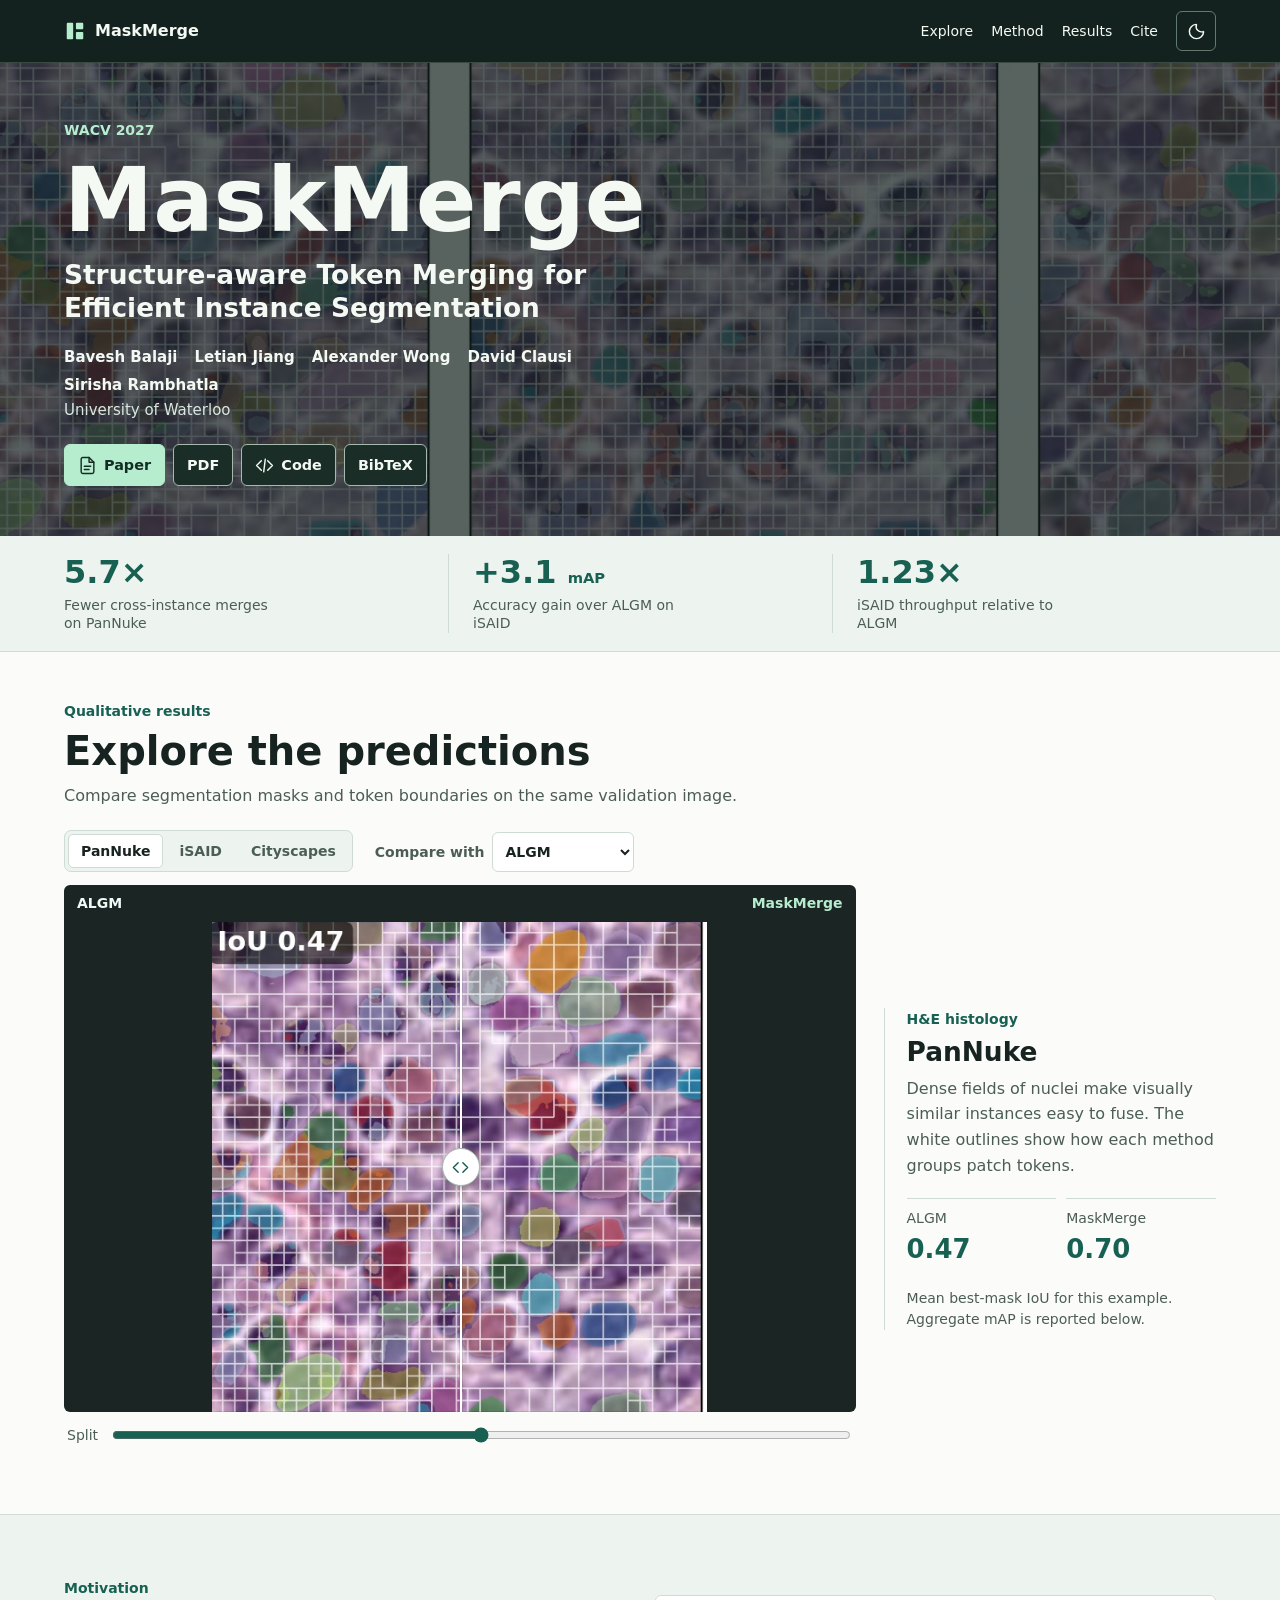
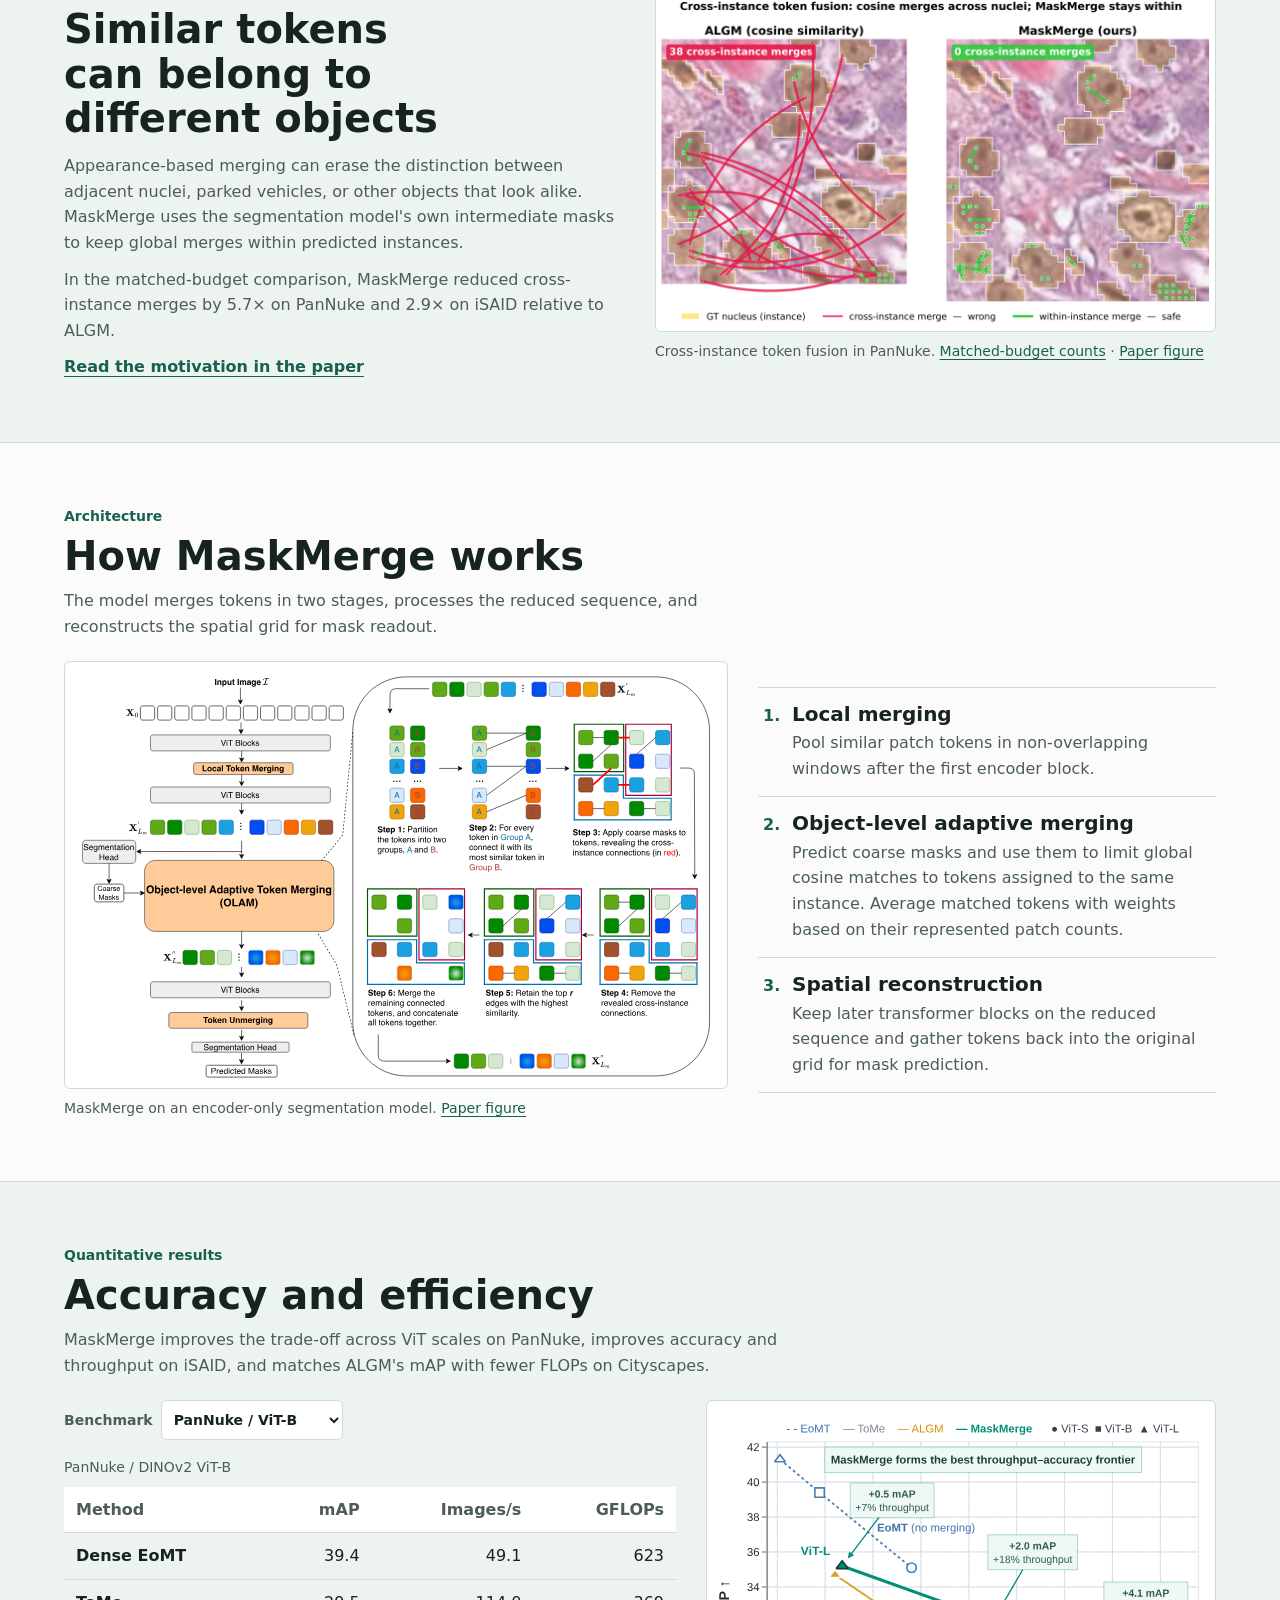
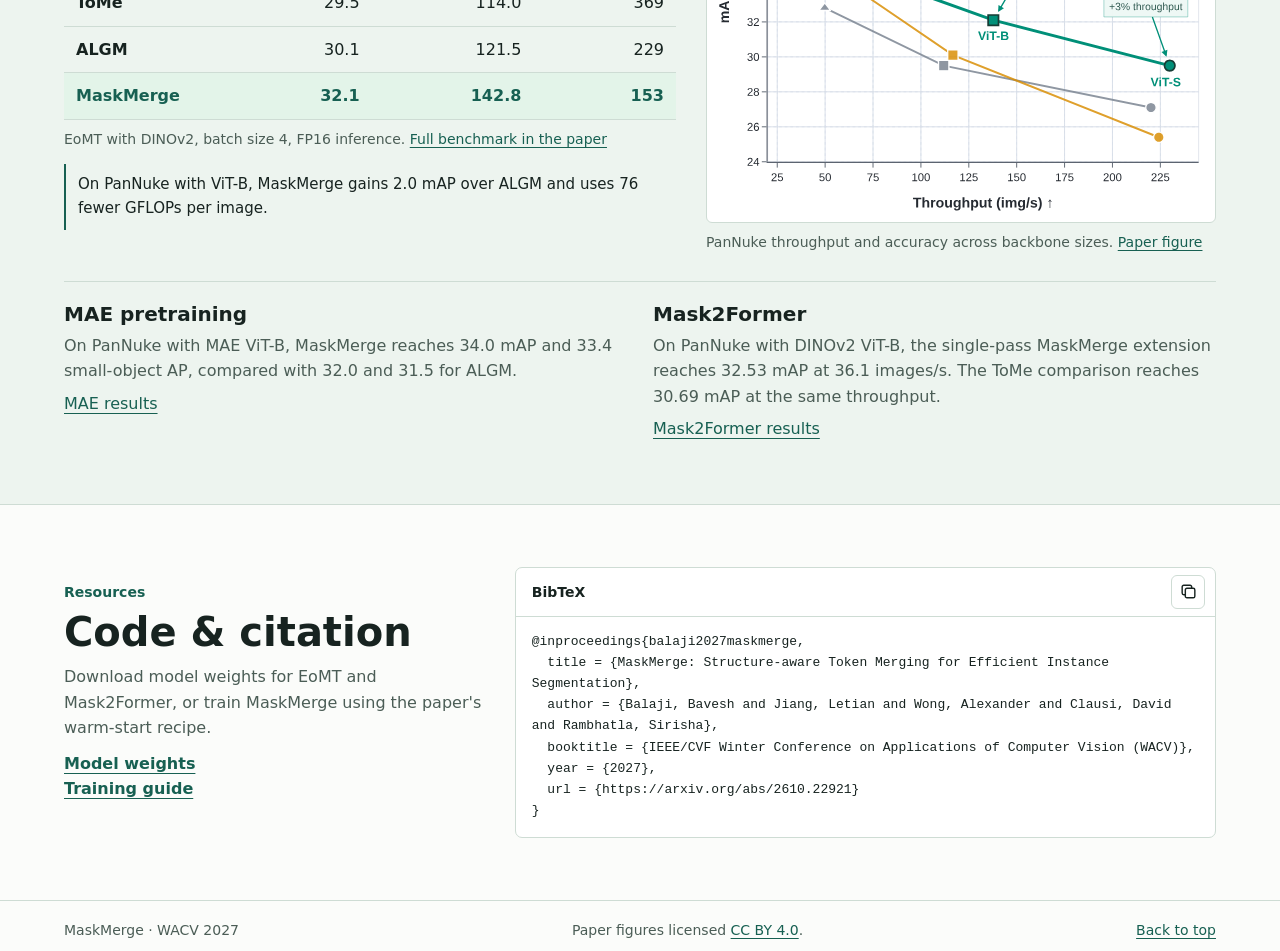
==== commit 630e7c19: "Link the MaskMerge model downloads" ====
--- a/index.html
+++ b/index.html
@@ -219,8 +219,9 @@
       <div class="section-heading">
         <p class="eyebrow">Resources</p>
         <h2 id="citation-title">Code &amp; citation</h2>
-        <p class="lede">Training configs, evaluation commands, and benchmark scripts are available in the release.</p>
-        <a class="inline-link" href="https://github.com/Bavesh-B/mask_based_token_merging#train">Reproduction guide</a>
+        <p class="lede">Download model weights for EoMT and Mask2Former, or train MaskMerge using the paper's warm-start recipe.</p>
+        <p><a class="inline-link" href="https://github.com/Bavesh-B/mask_based_token_merging/blob/master/MODEL_WEIGHTS.md">Model weights</a></p>
+        <a class="inline-link" href="https://github.com/Bavesh-B/mask_based_token_merging#train">Training guide</a>
       </div>
       <div class="citation-code">
         <div class="citation-toolbar">
